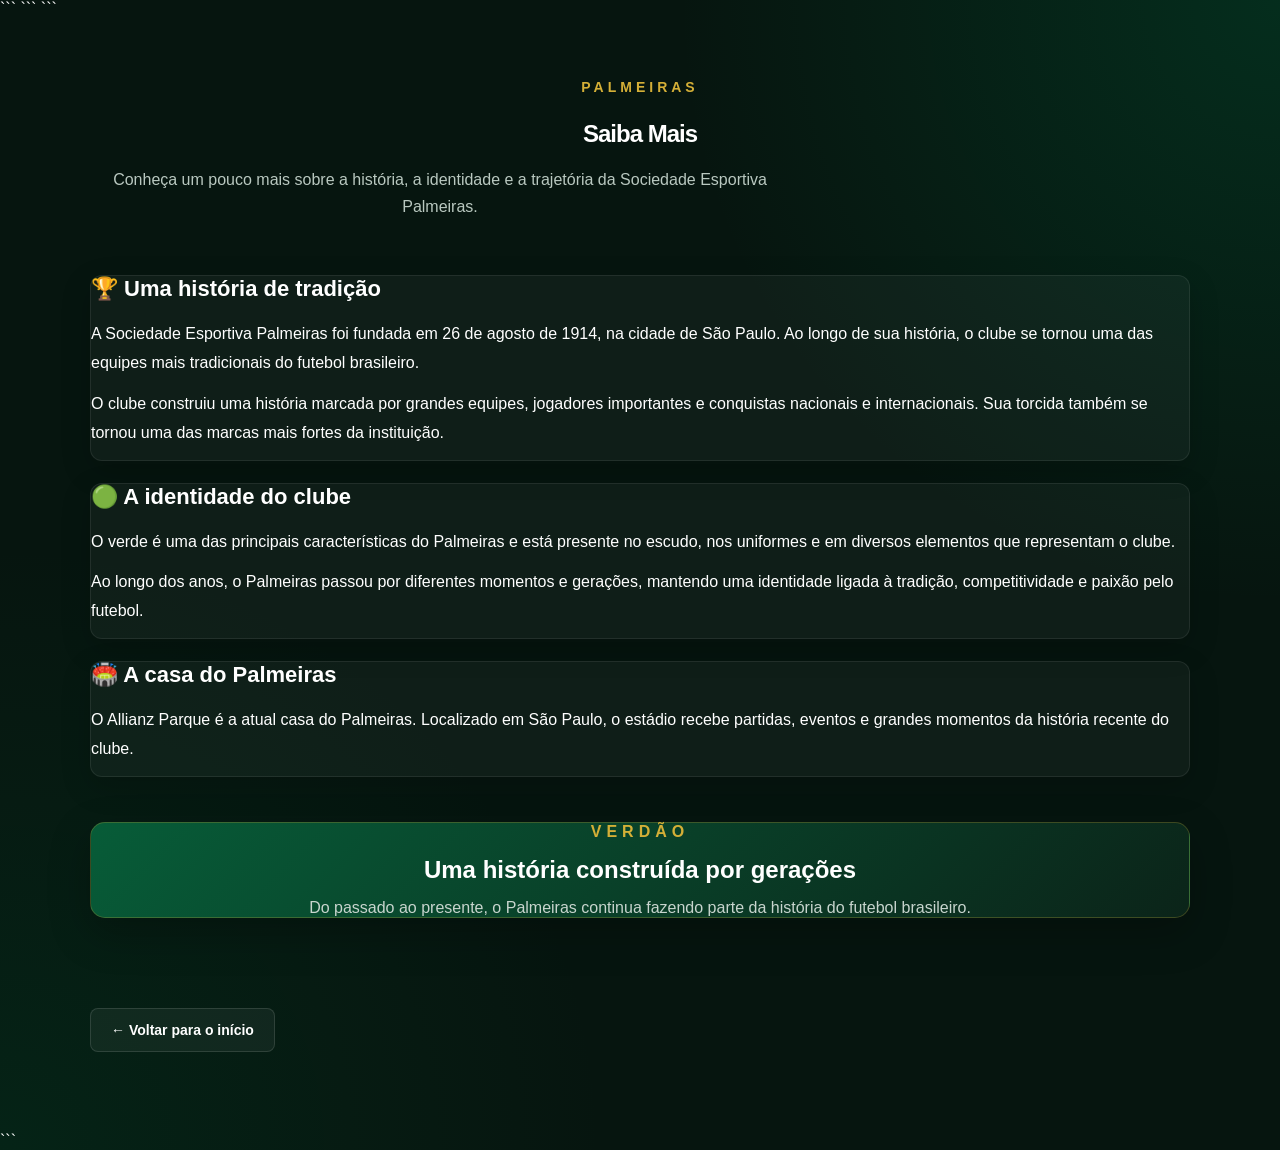
==== saibamais.html @ 2cf4f5bd "Add files via upload" ====
<!DOCTYPE html>

<html lang="pt-BR">

<head>
    <meta charset="UTF-8">
    <meta name="viewport" content="width=device-width, initial-scale=1.0">

```
<title>Saiba Mais | Palmeiras</title>

<link rel="stylesheet" href="style.css">
```

</head>

<body>

```
<main class="pagina">

    <section class="cabecalho-pagina">

        <span class="subtitulo">PALMEIRAS</span>

        <h1>Saiba Mais</h1>

        <p>
            Conheça um pouco mais sobre a história, a identidade e a
            trajetória da Sociedade Esportiva Palmeiras.
        </p>

    </section>


    <section class="conteudo-card">

        <h2>🏆 Uma história de tradição</h2>

        <p>
            A Sociedade Esportiva Palmeiras foi fundada em 26 de agosto
            de 1914, na cidade de São Paulo. Ao longo de sua história,
            o clube se tornou uma das equipes mais tradicionais do
            futebol brasileiro.
        </p>

        <p>
            O clube construiu uma história marcada por grandes equipes,
            jogadores importantes e conquistas nacionais e internacionais.
            Sua torcida também se tornou uma das marcas mais fortes da
            instituição.
        </p>

    </section>


    <section class="conteudo-card">

        <h2>🟢 A identidade do clube</h2>

        <p>
            O verde é uma das principais características do Palmeiras e
            está presente no escudo, nos uniformes e em diversos elementos
            que representam o clube.
        </p>

        <p>
            Ao longo dos anos, o Palmeiras passou por diferentes momentos
            e gerações, mantendo uma identidade ligada à tradição,
            competitividade e paixão pelo futebol.
        </p>

    </section>


    <section class="conteudo-card">

        <h2>🏟️ A casa do Palmeiras</h2>

        <p>
            O Allianz Parque é a atual casa do Palmeiras. Localizado em
            São Paulo, o estádio recebe partidas, eventos e grandes
            momentos da história recente do clube.
        </p>

    </section>


    <section class="destaque">

        <span>VERDÃO</span>

        <h2>
            Uma história construída por gerações
        </h2>

        <p>
            Do passado ao presente, o Palmeiras continua fazendo parte
            da história do futebol brasileiro.
        </p>

    </section>


    <a href="index.html" class="btn voltar">
        ← Voltar para o início
    </a>

</main>
```

</body>

</html>
---- style.css ----
/* ================================
   CONFIGURAÇÕES GERAIS
================================ */

* {
    margin: 0;
    padding: 0;
    box-sizing: border-box;
}

:root {
    --verde: #006437;
    --verde-escuro: #003b24;
    --verde-claro: #008f55;
    --dourado: #d4af37;
    --branco: #ffffff;
    --cinza: #d7ddd9;
    --fundo: #06150f;
}

body {
    min-height: 100vh;
    font-family: Arial, Helvetica, sans-serif;

    color: var(--branco);

    background:
        radial-gradient(
            circle at top right,
            rgba(0, 143, 85, 0.20),
            transparent 35%
        ),
        radial-gradient(
            circle at bottom left,
            rgba(0, 100, 55, 0.18),
            transparent 35%
        ),
        var(--fundo);
}


/* ================================
   PÁGINA PRINCIPAL
================================ */

.hero {
    min-height: 100vh;

    display: flex;
    align-items: center;
    justify-content: space-between;

    gap: 80px;

    padding: 70px 10%;

    overflow: hidden;
}


.hero-content {
    max-width: 650px;

    animation: aparecer 0.8s ease;
}


.subtitulo {
    display: inline-block;

    margin-bottom: 15px;

    color: var(--dourado);

    font-size: 14px;
    font-weight: bold;

    letter-spacing: 4px;
}


.hero h1 {
    margin-bottom: 25px;

    font-size: clamp(40px, 5vw, 70px);

    line-height: 1.05;

    color: white;
}


.hero p {
    max-width: 620px;

    margin-bottom: 35px;

    color: var(--cinza);

    font-size: 18px;
    line-height: 1.7;
}


/* ================================
   BOTÕES
================================ */

.botoes {
    display: flex;

    flex-wrap: wrap;

    gap: 14px;
}


.btn {
    position: relative;

    display: inline-flex;

    align-items: center;
    justify-content: center;

    min-width: 130px;

    padding: 13px 20px;

    border: 1px solid rgba(255, 255, 255, 0.12);

    border-radius: 8px;

    background: rgba(255, 255, 255, 0.05);

    color: white;

    text-decoration: none;

    font-size: 14px;
    font-weight: bold;

    transition:
        transform 0.25s ease,
        background 0.25s ease,
        border-color 0.25s ease,
        box-shadow 0.25s ease;
}


.btn:hover {
    transform: translateY(-4px);

    background: var(--verde);

    border-color: rgba(212, 175, 55, 0.6);

    box-shadow:
        0 8px 25px rgba(0, 100, 55, 0.35);
}


.btn:active {
    transform: translateY(-1px);
}


.btn.destaque {
    background: var(--verde);

    border-color: var(--verde-claro);
}


.btn.destaque:hover {
    background: var(--verde-claro);
}


/* ================================
   ESCUDO
================================ */

.escudo-container {
    position: relative;

    display: flex;

    align-items: center;
    justify-content: center;

    width: 400px;
    height: 400px;

    flex-shrink: 0;
}


.escudo-container::before {
    content: "";

    position: absolute;

    width: 330px;
    height: 330px;

    border-radius: 50%;

    background: rgba(0, 100, 55, 0.18);

    box-shadow:
        0 0 80px rgba(0, 143, 85, 0.25);

    animation: pulsar 4s ease-in-out infinite;
}


.escudo {
    position: relative;

    width: 330px;
    max-width: 100%;

    object-fit: contain;

    filter:
        drop-shadow(0 20px 25px rgba(0, 0, 0, 0.5));

    animation: flutuar 4s ease-in-out infinite;

    transition: transform 0.4s ease;
}


.escudo:hover {
    transform: scale(1.05) rotate(2deg);
}


/* ================================
   PÁGINA DE JOGADORES
================================ */

.pagina-jogadores {
    width: min(1100px, 90%);

    margin: auto;

    padding: 70px 0;
}


.topo-jogadores {
    margin-bottom: 50px;

    text-align: center;
}


.Titulo_jogadores {
    margin-bottom: 20px;

    font-size: clamp(35px, 5vw, 55px);
}


.topo-jogadores p {
    max-width: 750px;

    margin: auto;

    color: var(--cinza);

    line-height: 1.7;

    font-size: 16px;
}


/* ================================
   GRUPOS
================================ */

.grupo-jogadores {
    margin-bottom: 35px;

    padding: 25px;

    border: 1px solid rgba(255, 255, 255, 0.08);

    border-radius: 14px;

    background: rgba(255, 255, 255, 0.035);

    box-shadow:
        0 15px 40px rgba(0, 0, 0, 0.18);

    transition:
        transform 0.3s ease,
        border-color 0.3s ease;
}


.grupo-jogadores:hover {
    transform: translateY(-3px);

    border-color: rgba(0, 143, 85, 0.45);
}


.grupo-jogadores h2 {
    margin-bottom: 18px;

    padding-bottom: 13px;

    border-bottom: 1px solid rgba(255, 255, 255, 0.08);

    font-size: 22px;

    color: var(--dourado);
}


/* ================================
   LISTA DE JOGADORES
================================ */

.lista-jogadores {
    display: grid;

    grid-template-columns:
        repeat(auto-fit, minmax(250px, 1fr));

    gap: 10px;
}


.jogador {
    display: flex;

    align-items: center;

    gap: 14px;

    min-height: 52px;

    padding: 12px 15px;

    border-radius: 8px;

    background: rgba(0, 0, 0, 0.18);

    color: #eeeeee;

    font-size: 15px;

    transition:
        transform 0.2s ease,
        background 0.2s ease,
        padding-left 0.2s ease;
}


.jogador:hover {
    transform: translateX(5px);

    padding-left: 20px;

    background: rgba(0, 100, 55, 0.35);
}


.numero {
    display: flex;

    align-items: center;
    justify-content: center;

    width: 30px;
    height: 30px;

    flex-shrink: 0;

    border-radius: 6px;

    background: var(--verde);

    color: white;

    font-size: 12px;
    font-weight: bold;
}


/* ================================
   BOTÃO VOLTAR
================================ */

.voltar {
    margin-top: 15px;
}


/* ================================
   ANIMAÇÕES
================================ */

@keyframes aparecer {

    from {
        opacity: 0;
        transform: translateY(25px);
    }

    to {
        opacity: 1;
        transform: translateY(0);
    }

}


@keyframes flutuar {

    0%,
    100% {
        transform: translateY(0);
    }

    50% {
        transform: translateY(-12px);
    }

}


@keyframes pulsar {

    0%,
    100% {
        transform: scale(1);
        opacity: 0.6;
    }

    50% {
        transform: scale(1.08);
        opacity: 1;
    }

}


/* ================================
   RESPONSIVIDADE
================================ */

@media (max-width: 850px) {

    .hero {
        flex-direction: column;

        justify-content: center;

        text-align: center;

        padding: 60px 6%;

        gap: 40px;
    }


    .hero-content {
        display: flex;

        flex-direction: column;

        align-items: center;
    }


    .hero p {
        font-size: 16px;
    }


    .botoes {
        justify-content: center;
    }


    .escudo-container {
        width: 280px;
        height: 280px;
    }


    .escudo-container::before {
        width: 240px;
        height: 240px;
    }


    .escudo {
        width: 230px;
    }

}


@media (max-width: 550px) {

    .pagina-jogadores {
        width: 92%;

        padding: 45px 0;
    }


    .grupo-jogadores {
        padding: 18px;
    }


    .lista-jogadores {
        grid-template-columns: 1fr;
    }


    .botoes {
        width: 100%;
    }


    .btn {
        width: 100%;
    }

}

/* =========================================
PÁGINAS INTERNAS
========================================= */

.pagina {
width: min(1100px, 92%);
margin: auto;
padding: 60px 0 80px;
}

.cabecalho-pagina {
text-align: center;
margin-bottom: 55px;
}

.cabecalho-pagina h1 {
margin: 10px 0 18px;

```
font-size: clamp(38px, 6vw, 60px);

letter-spacing: -1px;
```

}

.cabecalho-pagina p {
max-width: 700px;

```
margin: auto;

color: #b9c8c0;

line-height: 1.7;

font-size: 16px;
```

}

/* =========================================
CARDS DE HISTÓRIA
========================================= */

.conteudo-card {
margin-bottom: 22px;

```
padding: 30px;

background: rgba(255,255,255,.04);

border: 1px solid rgba(255,255,255,.08);

border-radius: 12px;

box-shadow: 0 10px 30px rgba(0,0,0,.18);

transition: .3s ease;
```

}

.conteudo-card:hover {
transform: translateY(-4px);

```
border-color: rgba(0,143,85,.45);

background: rgba(255,255,255,.055);
```

}

.conteudo-card h2 {
margin-bottom: 18px;

```
color: #d4af37;

font-size: 22px;
```

}

.conteudo-card p {
margin-bottom: 12px;

```
color: #c9d3ce;

line-height: 1.8;
```

}

/* =========================================
DESTAQUE
========================================= */

.destaque {
margin: 45px 0;

```
padding: 55px 30px;

text-align: center;

border-radius: 15px;

background:
    linear-gradient(
        135deg,
        #075c38,
        #0b2419
    );

border: 1px solid rgba(212,175,55,.25);

box-shadow: 0 15px 40px rgba(0,0,0,.25);
```

}

.destaque span {
color: #d4af37;

```
font-size: 13px;

font-weight: bold;

letter-spacing: 5px;
```

}

.destaque h2 {
margin: 15px 0;

```
font-size: 30px;
```

}

.destaque p {
color: #c8d5ce;
}

/* =========================================
NOTÍCIAS
========================================= */

.noticias-grid {
display: grid;

```
grid-template-columns:
    repeat(auto-fit, minmax(280px, 1fr));

gap: 22px;
```

}

.noticia-card {
overflow: hidden;

```
border-radius: 12px;

background: #0b2419;

border: 1px solid rgba(255,255,255,.07);

box-shadow: 0 10px 30px rgba(0,0,0,.22);

transition: .3s ease;
```

}

.noticia-card:hover {
transform: translateY(-7px);

```
border-color: rgba(212,175,55,.4);

box-shadow: 0 18px 35px rgba(0,0,0,.3);
```

}

.noticia-imagem {
height: 150px;

```
display: flex;

align-items: center;
justify-content: center;

font-size: 60px;

background:
    linear-gradient(
        135deg,
        #087844,
        #062218
    );

border-bottom: 1px solid rgba(255,255,255,.08);
```

}

.noticia-conteudo {
padding: 23px;
}

.categoria {
color: #d4af37;

```
font-size: 11px;

font-weight: bold;

letter-spacing: 2px;
```

}

.noticia-conteudo h2 {
margin: 12px 0;

```
font-size: 20px;

line-height: 1.3;
```

}

.noticia-conteudo p {
margin-bottom: 20px;

```
color: #aebdb5;

font-size: 14px;

line-height: 1.7;
```

}

.ler-noticia {
color: #73c99f;

```
text-decoration: none;

font-size: 14px;

font-weight: bold;

transition: .2s;
```

}

.ler-noticia:hover {
color: #d4af37;
}

/* =========================================
FONTE DE NOTÍCIAS
========================================= */

.fonte-noticias {
margin-top: 45px;

```
padding: 30px;

text-align: center;

border-radius: 12px;

background: rgba(255,255,255,.035);

border: 1px solid rgba(255,255,255,.07);
```

}

.fonte-noticias p {
margin-bottom: 15px;

```
color: #b9c8c0;
```

}

/* =========================================
TROFÉUS
========================================= */

.trofeus {
display: grid;

```
grid-template-columns:
    repeat(auto-fit, minmax(280px, 1fr));

gap: 20px;
```

}

.trofeu {
position: relative;

```
padding: 30px;

min-height: 240px;

border-radius: 13px;

background:
    linear-gradient(
        145deg,
        rgba(11,54,36,.95),
        rgba(6,25,17,.95)
    );

border: 1px solid rgba(255,255,255,.07);

box-shadow: 0 12px 30px rgba(0,0,0,.2);

transition: .3s ease;
```

}

.trofeu:hover {
transform: translateY(-6px);

```
border-color: rgba(212,175,55,.45);

box-shadow:
    0 18px 40px rgba(0,0,0,.3);
```

}

.trofeu-icon {
display: block;

```
margin-bottom: 18px;

font-size: 42px;
```

}

.trofeu h2 {
margin-bottom: 10px;

```
font-size: 21px;
```

}

.quantidade {
margin-bottom: 12px;

```
color: #d4af37;

font-size: 20px;

font-weight: bold;
```

}

.trofeu p:last-child {
color: #aebdb5;

```
line-height: 1.6;

font-size: 14px;
```

}

/* =========================================
LINHA DO TEMPO
========================================= */

.linha-do-tempo {
margin-top: 55px;

```
padding: 30px;

border-radius: 13px;

background: rgba(255,255,255,.035);

border: 1px solid rgba(255,255,255,.07);
```

}

.linha-do-tempo h2 {
margin-bottom: 25px;

```
color: #d4af37;
```

}

.ano {
display: flex;

```
align-items: center;

gap: 20px;

padding: 17px 0;

border-bottom: 1px solid rgba(255,255,255,.07);
```

}

.ano:last-child {
border-bottom: none;
}

.ano strong {
min-width: 70px;

```
color: #73c99f;

font-size: 20px;
```

}

.ano span {
color: #c5d0ca;
}

/* =========================================
BOTÃO VOLTAR
========================================= */

.pagina .voltar {
margin-top: 45px;
}

/* =========================================
CELULAR
========================================= */

@media (max-width: 600px) {

```
.pagina {
    width: 94%;
    padding-top: 40px;
}

.conteudo-card {
    padding: 22px;
}

.destaque {
    padding: 40px 20px;
}

.destaque h2 {
    font-size: 25px;
}

.trofeu {
    min-height: auto;
}

.ano {
    gap: 10px;
}

.ano strong {
    min-width: 55px;
    font-size: 17px;
}
```

}
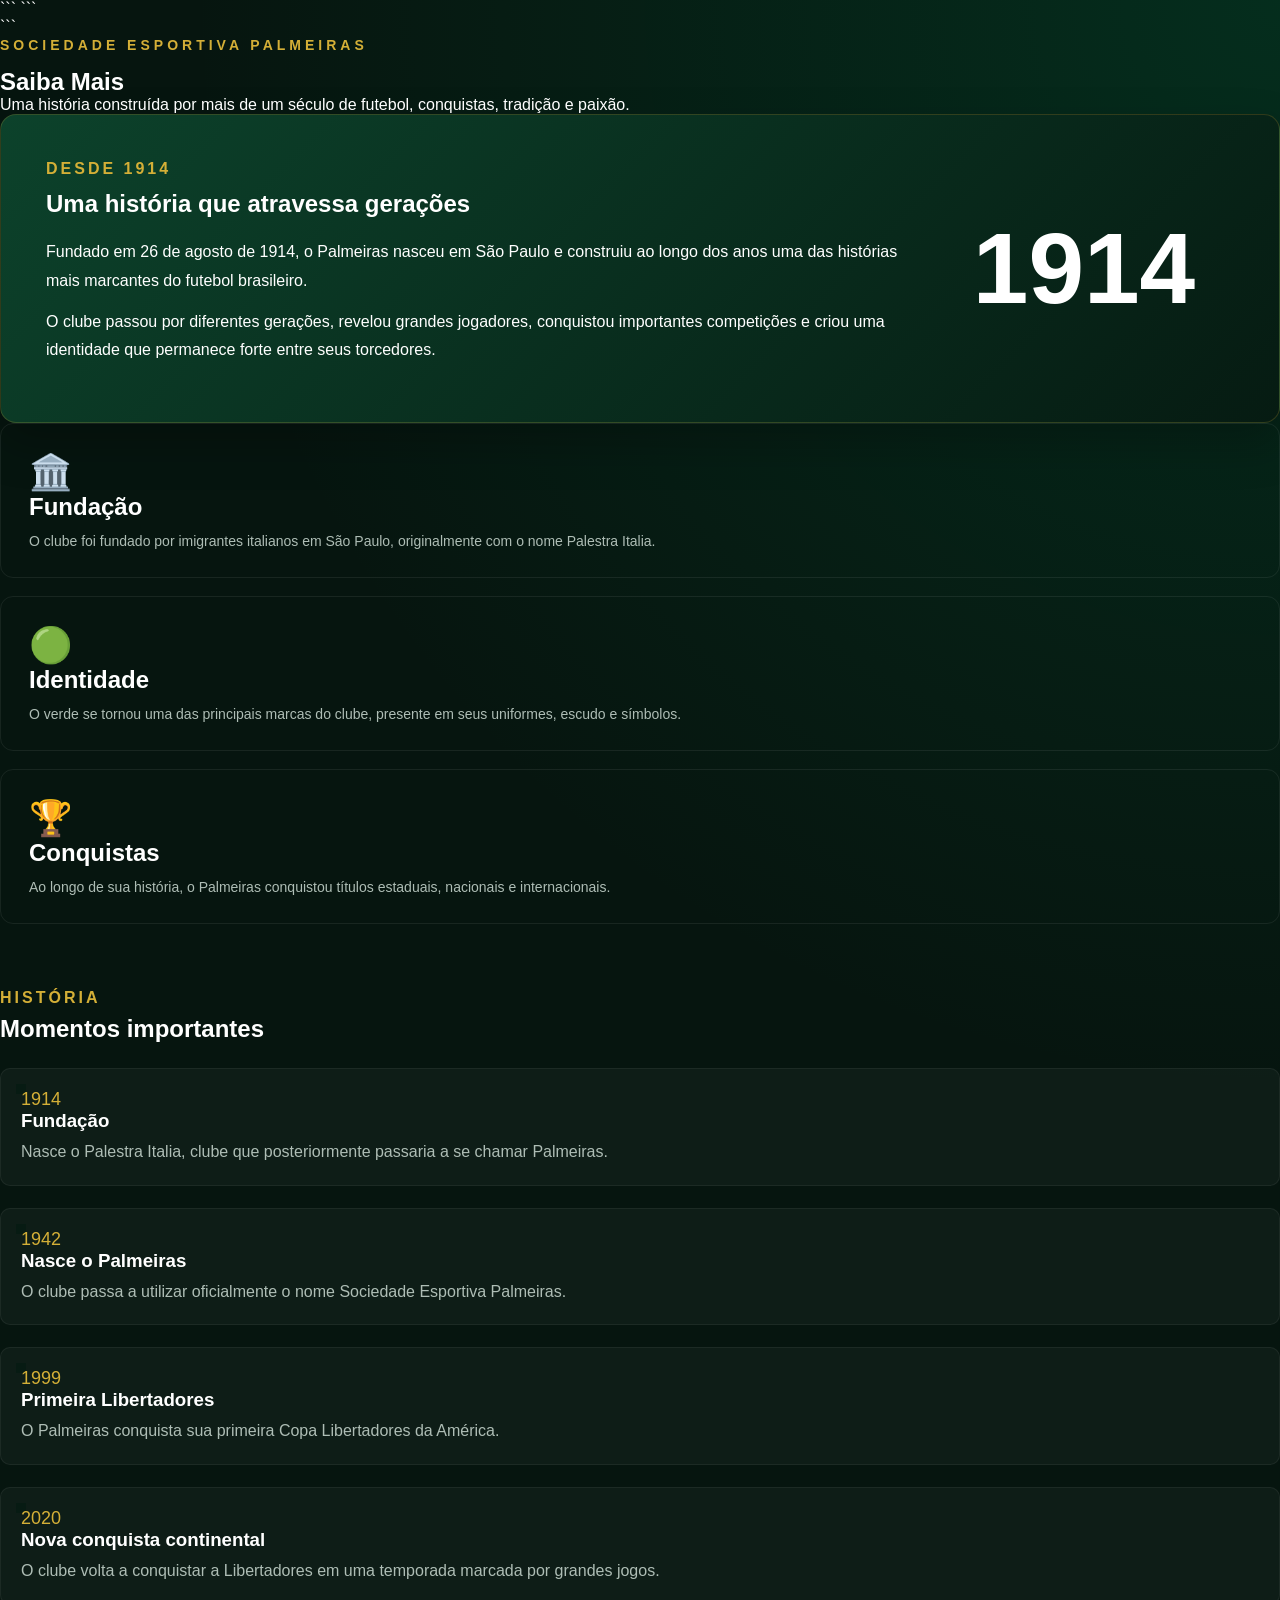
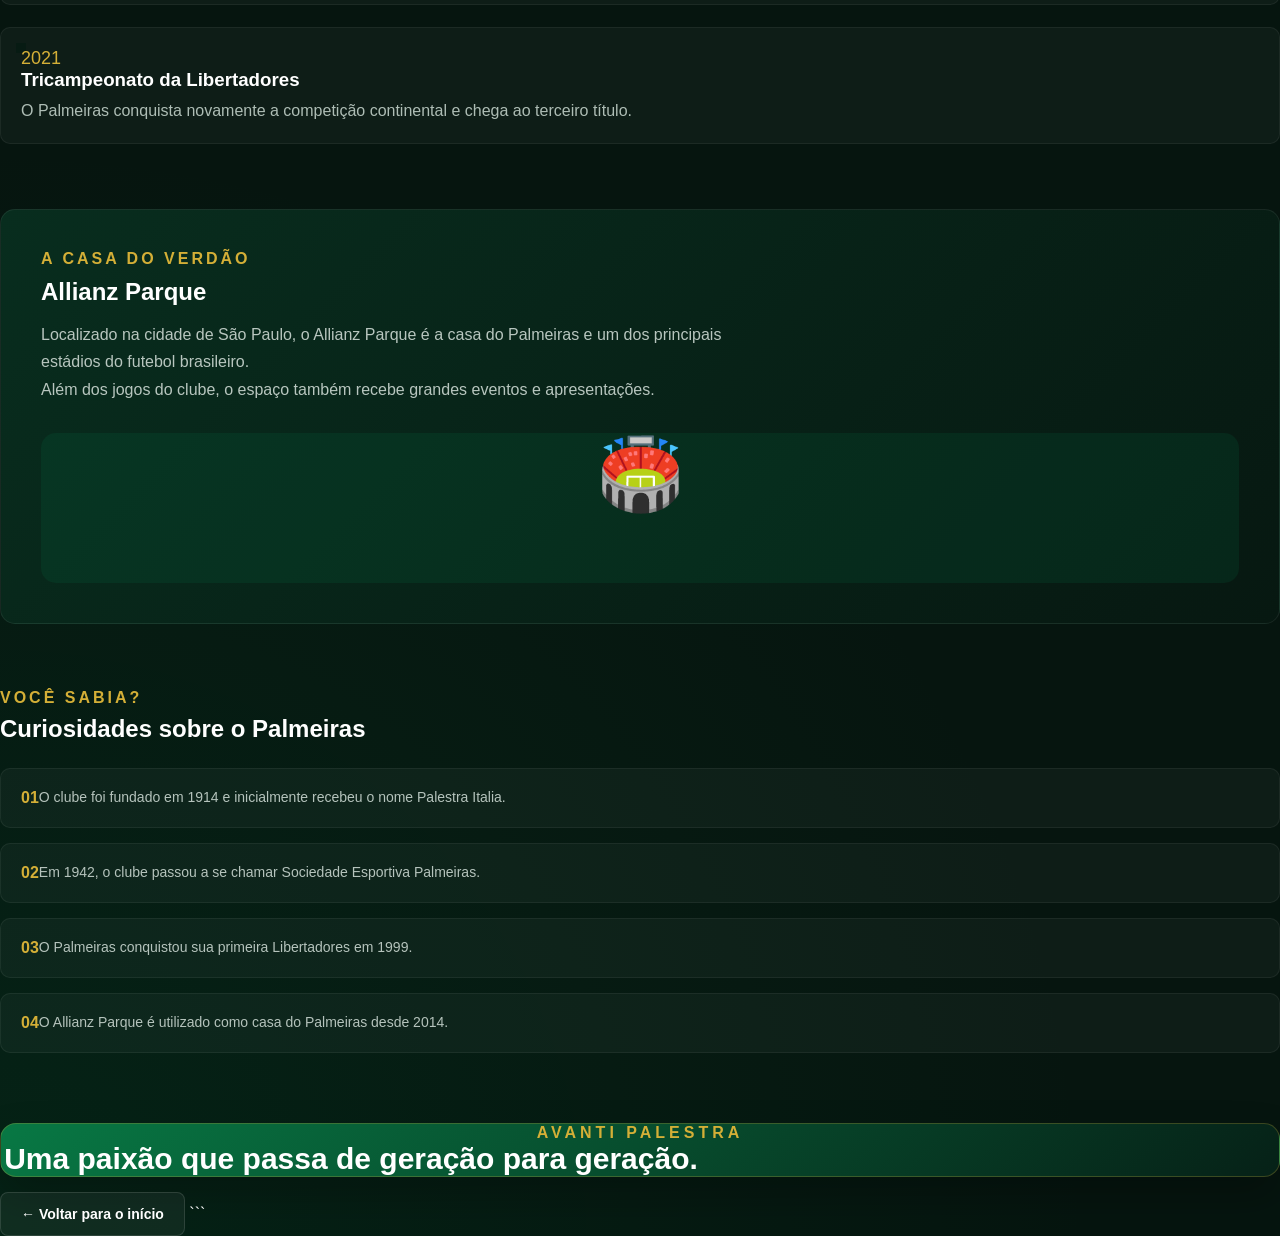
==== commit 241d0c7c: "Add files via upload" ====
--- a/saibamais.html
+++ b/saibamais.html
@@ -16,99 +16,282 @@
 
 <body>
 
-```
 <main class="pagina">
 
-    <section class="cabecalho-pagina">
-
-        <span class="subtitulo">PALMEIRAS</span>
-
-        <h1>Saiba Mais</h1>
-
-        <p>
-            Conheça um pouco mais sobre a história, a identidade e a
-            trajetória da Sociedade Esportiva Palmeiras.
-        </p>
-
-    </section>
-
-
-    <section class="conteudo-card">
-
-        <h2>🏆 Uma história de tradição</h2>
-
-        <p>
-            A Sociedade Esportiva Palmeiras foi fundada em 26 de agosto
-            de 1914, na cidade de São Paulo. Ao longo de sua história,
-            o clube se tornou uma das equipes mais tradicionais do
-            futebol brasileiro.
-        </p>
-
-        <p>
-            O clube construiu uma história marcada por grandes equipes,
-            jogadores importantes e conquistas nacionais e internacionais.
-            Sua torcida também se tornou uma das marcas mais fortes da
-            instituição.
-        </p>
-
-    </section>
-
-
-    <section class="conteudo-card">
-
-        <h2>🟢 A identidade do clube</h2>
-
-        <p>
-            O verde é uma das principais características do Palmeiras e
-            está presente no escudo, nos uniformes e em diversos elementos
-            que representam o clube.
-        </p>
-
-        <p>
-            Ao longo dos anos, o Palmeiras passou por diferentes momentos
-            e gerações, mantendo uma identidade ligada à tradição,
-            competitividade e paixão pelo futebol.
-        </p>
-
-    </section>
-
-
-    <section class="conteudo-card">
-
-        <h2>🏟️ A casa do Palmeiras</h2>
-
-        <p>
-            O Allianz Parque é a atual casa do Palmeiras. Localizado em
-            São Paulo, o estádio recebe partidas, eventos e grandes
-            momentos da história recente do clube.
-        </p>
-
-    </section>
-
-
-    <section class="destaque">
-
-        <span>VERDÃO</span>
-
-        <h2>
-            Uma história construída por gerações
-        </h2>
-
-        <p>
-            Do passado ao presente, o Palmeiras continua fazendo parte
-            da história do futebol brasileiro.
-        </p>
-
-    </section>
-
-
-    <a href="index.html" class="btn voltar">
-        ← Voltar para o início
-    </a>
+```
+<section class="cabecalho-pagina">
+    <span class="subtitulo">SOCIEDADE ESPORTIVA PALMEIRAS</span>
+
+    <h1>Saiba Mais</h1>
+
+    <p>
+        Uma história construída por mais de um século de futebol,
+        conquistas, tradição e paixão.
+    </p>
+</section>
+
+
+<!-- INTRODUÇÃO -->
+
+<section class="historia-destaque">
+
+    <div class="historia-texto">
+
+        <span class="mini-titulo">DESDE 1914</span>
+
+        <h2>Uma história que atravessa gerações</h2>
+
+        <p>
+            Fundado em 26 de agosto de 1914, o Palmeiras nasceu em São
+            Paulo e construiu ao longo dos anos uma das histórias mais
+            marcantes do futebol brasileiro.
+        </p>
+
+        <p>
+            O clube passou por diferentes gerações, revelou grandes
+            jogadores, conquistou importantes competições e criou uma
+            identidade que permanece forte entre seus torcedores.
+        </p>
+
+    </div>
+
+    <div class="ano-gigante">
+        1914
+    </div>
+
+</section>
+
+
+<!-- FUNDAÇÃO -->
+
+<section class="info-dupla">
+
+    <article class="info-card">
+
+        <span class="icone-grande">🏛️</span>
+
+        <h2>Fundação</h2>
+
+        <p>
+            O clube foi fundado por imigrantes italianos em São Paulo,
+            originalmente com o nome Palestra Italia.
+        </p>
+
+    </article>
+
+
+    <article class="info-card">
+
+        <span class="icone-grande">🟢</span>
+
+        <h2>Identidade</h2>
+
+        <p>
+            O verde se tornou uma das principais marcas do clube,
+            presente em seus uniformes, escudo e símbolos.
+        </p>
+
+    </article>
+
+
+    <article class="info-card">
+
+        <span class="icone-grande">🏆</span>
+
+        <h2>Conquistas</h2>
+
+        <p>
+            Ao longo de sua história, o Palmeiras conquistou títulos
+            estaduais, nacionais e internacionais.
+        </p>
+
+    </article>
+
+</section>
+
+
+<!-- MOMENTOS -->
+
+<section class="secao-interna">
+
+    <div class="titulo-secao">
+        <span>HISTÓRIA</span>
+        <h2>Momentos importantes</h2>
+    </div>
+
+
+    <div class="linha-historia">
+
+        <div class="evento">
+            <div class="evento-ano">1914</div>
+
+            <div class="evento-conteudo">
+                <h3>Fundação</h3>
+
+                <p>
+                    Nasce o Palestra Italia, clube que posteriormente
+                    passaria a se chamar Palmeiras.
+                </p>
+            </div>
+        </div>
+
+
+        <div class="evento">
+            <div class="evento-ano">1942</div>
+
+            <div class="evento-conteudo">
+                <h3>Nasce o Palmeiras</h3>
+
+                <p>
+                    O clube passa a utilizar oficialmente o nome
+                    Sociedade Esportiva Palmeiras.
+                </p>
+            </div>
+        </div>
+
+
+        <div class="evento">
+            <div class="evento-ano">1999</div>
+
+            <div class="evento-conteudo">
+                <h3>Primeira Libertadores</h3>
+
+                <p>
+                    O Palmeiras conquista sua primeira Copa Libertadores
+                    da América.
+                </p>
+            </div>
+        </div>
+
+
+        <div class="evento">
+            <div class="evento-ano">2020</div>
+
+            <div class="evento-conteudo">
+                <h3>Nova conquista continental</h3>
+
+                <p>
+                    O clube volta a conquistar a Libertadores em uma
+                    temporada marcada por grandes jogos.
+                </p>
+            </div>
+        </div>
+
+
+        <div class="evento">
+            <div class="evento-ano">2021</div>
+
+            <div class="evento-conteudo">
+                <h3>Tricampeonato da Libertadores</h3>
+
+                <p>
+                    O Palmeiras conquista novamente a competição
+                    continental e chega ao terceiro título.
+                </p>
+            </div>
+        </div>
+
+    </div>
+
+</section>
+
+
+<!-- CASA -->
+
+<section class="casa-palmeiras">
+
+    <div>
+
+        <span class="mini-titulo">A CASA DO VERDÃO</span>
+
+        <h2>Allianz Parque</h2>
+
+        <p>
+            Localizado na cidade de São Paulo, o Allianz Parque é a casa
+            do Palmeiras e um dos principais estádios do futebol brasileiro.
+        </p>
+
+        <p>
+            Além dos jogos do clube, o espaço também recebe grandes
+            eventos e apresentações.
+        </p>
+
+    </div>
+
+    <div class="estadio-icon">
+        🏟️
+    </div>
+
+</section>
+
+
+<!-- CURIOSIDADES -->
+
+<section class="secao-interna">
+
+    <div class="titulo-secao">
+        <span>VOCÊ SABIA?</span>
+        <h2>Curiosidades sobre o Palmeiras</h2>
+    </div>
+
+
+    <div class="curiosidades">
+
+        <div class="curiosidade">
+            <strong>01</strong>
+            <p>
+                O clube foi fundado em 1914 e inicialmente recebeu o nome
+                Palestra Italia.
+            </p>
+        </div>
+
+        <div class="curiosidade">
+            <strong>02</strong>
+            <p>
+                Em 1942, o clube passou a se chamar Sociedade Esportiva
+                Palmeiras.
+            </p>
+        </div>
+
+        <div class="curiosidade">
+            <strong>03</strong>
+            <p>
+                O Palmeiras conquistou sua primeira Libertadores em 1999.
+            </p>
+        </div>
+
+        <div class="curiosidade">
+            <strong>04</strong>
+            <p>
+                O Allianz Parque é utilizado como casa do Palmeiras
+                desde 2014.
+            </p>
+        </div>
+
+    </div>
+
+</section>
+
+
+<!-- FRASE -->
+
+<section class="frase-palmeiras">
+
+    <span>AVANTI PALESTRA</span>
+
+    <h2>
+        Uma paixão que passa de geração para geração.
+    </h2>
+
+</section>
+
+
+<a href="index.html" class="btn voltar">
+    ← Voltar para o início
+</a>
+```
 
 </main>
-```
 
 </body>
-
 </html>
--- a/style.css
+++ b/style.css
@@ -538,228 +538,441 @@
 }
 
 /* =========================================
-PÁGINAS INTERNAS
+SAIBA MAIS
 ========================================= */
 
-.pagina {
-width: min(1100px, 92%);
-margin: auto;
-padding: 60px 0 80px;
-}
-
-.cabecalho-pagina {
+.historia-destaque {
+display: grid;
+grid-template-columns: 1fr 300px;
+align-items: center;
+gap: 30px;
+
+```
+margin-bottom: 30px;
+padding: 45px;
+
+border-radius: 16px;
+
+background:
+    linear-gradient(135deg, #0c422b, #061b12);
+
+border: 1px solid rgba(212,175,55,.2);
+
+box-shadow: 0 20px 45px rgba(0,0,0,.25);
+```
+
+}
+
+.mini-titulo {
+color: #d4af37;
+
+```
+font-size: 11px;
+font-weight: bold;
+
+letter-spacing: 3px;
+```
+
+}
+
+.historia-texto h2 {
+margin: 12px 0 20px;
+
+```
+font-size: 34px;
+```
+
+}
+
+.historia-texto p {
+margin-bottom: 12px;
+
+```
+color: #c4d1ca;
+
+line-height: 1.8;
+```
+
+}
+
+.ano-gigante {
 text-align: center;
-margin-bottom: 55px;
-}
-
-.cabecalho-pagina h1 {
-margin: 10px 0 18px;
-
-```
-font-size: clamp(38px, 6vw, 60px);
-
-letter-spacing: -1px;
-```
-
-}
-
-.cabecalho-pagina p {
-max-width: 700px;
-
-```
-margin: auto;
-
-color: #b9c8c0;
-
+
+```
+color: rgba(255,255,255,.08);
+
+font-size: 100px;
+
+font-weight: 900;
+
+user-select: none;
+```
+
+}
+
+/* =========================================
+CARDS DE INFORMAÇÃO
+========================================= */
+
+.info-dupla {
+display: grid;
+
+```
+grid-template-columns:
+    repeat(3, 1fr);
+
+gap: 18px;
+
+margin-bottom: 65px;
+```
+
+}
+
+.info-card {
+padding: 28px;
+
+```
+background: rgba(255,255,255,.035);
+
+border: 1px solid rgba(255,255,255,.07);
+
+border-radius: 13px;
+
+transition: .3s ease;
+```
+
+}
+
+.info-card:hover {
+transform: translateY(-6px);
+
+```
+border-color: rgba(212,175,55,.35);
+
+background: rgba(255,255,255,.055);
+```
+
+}
+
+.icone-grande {
+display: block;
+
+```
+margin-bottom: 18px;
+
+font-size: 35px;
+```
+
+}
+
+.info-card h2 {
+margin-bottom: 12px;
+}
+
+.info-card p {
+color: #aebdb5;
+
+```
 line-height: 1.7;
 
-font-size: 16px;
+font-size: 14px;
 ```
 
 }
 
 /* =========================================
-CARDS DE HISTÓRIA
+TÍTULOS DE SEÇÃO
 ========================================= */
 
-.conteudo-card {
+.secao-interna,
+.secao-titulos {
+margin-top: 65px;
+}
+
+.titulo-secao {
+margin-bottom: 25px;
+}
+
+.titulo-secao span {
+color: #d4af37;
+
+```
+font-size: 11px;
+
+font-weight: bold;
+
+letter-spacing: 3px;
+```
+
+}
+
+.titulo-secao h2 {
+margin-top: 8px;
+
+```
+font-size: 30px;
+```
+
+}
+
+/* =========================================
+LINHA DA HISTÓRIA
+========================================= */
+
+.linha-historia {
+position: relative;
+
+```
+padding-left: 30px;
+```
+
+}
+
+.linha-historia::before {
+content: "";
+
+```
+position: absolute;
+
+left: 7px;
+top: 10px;
+bottom: 10px;
+
+width: 2px;
+
+background: linear-gradient(
+    #d4af37,
+    #087844,
+    transparent
+);
+```
+
+}
+
+.evento {
+position: relative;
+
+```
+display: grid;
+
+grid-template-columns: 100px 1fr;
+
+gap: 20px;
+
 margin-bottom: 22px;
 
-```
-padding: 30px;
-
-background: rgba(255,255,255,.04);
-
-border: 1px solid rgba(255,255,255,.08);
-
-border-radius: 12px;
-
-box-shadow: 0 10px 30px rgba(0,0,0,.18);
-
-transition: .3s ease;
-```
-
-}
-
-.conteudo-card:hover {
-transform: translateY(-4px);
-
-```
-border-color: rgba(0,143,85,.45);
-
-background: rgba(255,255,255,.055);
-```
-
-}
-
-.conteudo-card h2 {
-margin-bottom: 18px;
-
-```
+padding: 20px;
+
+border-radius: 10px;
+
+background: rgba(255,255,255,.035);
+
+border: 1px solid rgba(255,255,255,.06);
+```
+
+}
+
+.evento::before {
+content: "";
+
+```
+position: absolute;
+
+left: -28px;
+top: 25px;
+
+width: 10px;
+height: 10px;
+
+border-radius: 50%;
+
+background: #d4af37;
+
+box-shadow: 0 0 0 5px #071b13;
+```
+
+}
+
+.evento-ano {
 color: #d4af37;
 
-font-size: 22px;
-```
-
-}
-
-.conteudo-card p {
-margin-bottom: 12px;
-
-```
-color: #c9d3ce;
-
-line-height: 1.8;
+```
+font-weight: bold;
+
+font-size: 18px;
+```
+
+}
+
+.evento-conteudo h3 {
+margin-bottom: 7px;
+}
+
+.evento-conteudo p {
+color: #aebdb5;
+
+```
+font-size: 14px;
+
+line-height: 1.6;
 ```
 
 }
 
 /* =========================================
-DESTAQUE
+ALLIANZ PARQUE
 ========================================= */
 
-.destaque {
-margin: 45px 0;
-
-```
-padding: 55px 30px;
-
-text-align: center;
+.casa-palmeiras {
+display: grid;
+
+```
+grid-template-columns: 1fr 180px;
+
+align-items: center;
+
+gap: 30px;
+
+margin-top: 65px;
+
+padding: 40px;
 
 border-radius: 15px;
 
 background:
     linear-gradient(
         135deg,
-        #075c38,
-        #0b2419
+        #082d1e,
+        #071811
     );
 
-border: 1px solid rgba(212,175,55,.25);
-
-box-shadow: 0 15px 40px rgba(0,0,0,.25);
-```
-
-}
-
-.destaque span {
-color: #d4af37;
-
-```
-font-size: 13px;
-
-font-weight: bold;
-
-letter-spacing: 5px;
-```
-
-}
-
-.destaque h2 {
-margin: 15px 0;
-
-```
-font-size: 30px;
-```
-
-}
-
-.destaque p {
-color: #c8d5ce;
-}
-
-/* =========================================
-NOTÍCIAS
-========================================= */
-
-.noticias-grid {
-display: grid;
-
-```
-grid-template-columns:
-    repeat(auto-fit, minmax(280px, 1fr));
-
-gap: 22px;
-```
-
-}
-
-.noticia-card {
-overflow: hidden;
-
-```
-border-radius: 12px;
-
-background: #0b2419;
-
 border: 1px solid rgba(255,255,255,.07);
-
-box-shadow: 0 10px 30px rgba(0,0,0,.22);
-
-transition: .3s ease;
-```
-
-}
-
-.noticia-card:hover {
-transform: translateY(-7px);
-
-```
-border-color: rgba(212,175,55,.4);
-
-box-shadow: 0 18px 35px rgba(0,0,0,.3);
-```
-
-}
-
-.noticia-imagem {
-height: 150px;
-
-```
+```
+
+}
+
+.casa-palmeiras h2 {
+margin: 10px 0 15px;
+
+```
+font-size: 32px;
+```
+
+}
+
+.casa-palmeiras p {
+max-width: 700px;
+
+```
+margin-bottom: 10px;
+
+color: #b8c6bf;
+
+line-height: 1.7;
+```
+
+}
+
+.estadio-icon {
 display: flex;
 
+```
 align-items: center;
 justify-content: center;
 
-font-size: 60px;
+height: 150px;
+
+border-radius: 15px;
+
+background: rgba(0,143,85,.12);
+
+font-size: 70px;
+```
+
+}
+
+/* =========================================
+CURIOSIDADES
+========================================= */
+
+.curiosidades {
+display: grid;
+
+```
+grid-template-columns:
+    repeat(2, 1fr);
+
+gap: 15px;
+```
+
+}
+
+.curiosidade {
+display: flex;
+
+```
+gap: 18px;
+
+padding: 20px;
+
+border-radius: 10px;
+
+background: rgba(255,255,255,.035);
+
+border: 1px solid rgba(255,255,255,.06);
+```
+
+}
+
+.curiosidade strong {
+color: #d4af37;
+
+```
+font-size: 20px;
+```
+
+}
+
+.curiosidade p {
+color: #b5c3bc;
+
+```
+line-height: 1.6;
+
+font-size: 14px;
+```
+
+}
+
+/* =========================================
+FRASE
+========================================= */
+
+.frase-palmeiras {
+margin-top: 70px;
+
+```
+padding: 55px 25px;
+
+text-align: center;
+
+border-radius: 16px;
 
 background:
     linear-gradient(
         135deg,
         #087844,
-        #062218
+        #062117
     );
 
-border-bottom: 1px solid rgba(255,255,255,.08);
-```
-
-}
-
-.noticia-conteudo {
-padding: 23px;
-}
-
-.categoria {
+border: 1px solid rgba(212,175,55,.25);
+
+box-shadow: 0 20px 40px rgba(0,0,0,.25);
+```
+
+}
+
+.frase-palmeiras span {
 color: #d4af37;
 
 ```
@@ -767,288 +980,425 @@
 
 font-weight: bold;
 
-letter-spacing: 2px;
-```
-
-}
-
-.noticia-conteudo h2 {
+letter-spacing: 4px;
+```
+
+}
+
+.frase-palmeiras h2 {
+max-width: 700px;
+
+```
+margin: 15px auto 0;
+
+font-size: 30px;
+```
+
+}
+
+/* =========================================
+DESTAQUE LIBERTADORES
+========================================= */
+
+.trofeu-destaque {
+display: grid;
+
+```
+grid-template-columns: 1fr 200px;
+
+align-items: center;
+
+gap: 30px;
+
+padding: 45px;
+
+border-radius: 16px;
+
+background:
+    radial-gradient(
+        circle at 90% 50%,
+        rgba(212,175,55,.12),
+        transparent 35%
+    ),
+    linear-gradient(
+        135deg,
+        #0c432c,
+        #061b12
+    );
+
+border: 1px solid rgba(212,175,55,.25);
+
+box-shadow: 0 20px 45px rgba(0,0,0,.25);
+```
+
+}
+
+.trofeu-destaque h2 {
 margin: 12px 0;
 
 ```
-font-size: 20px;
-
-line-height: 1.3;
-```
-
-}
-
-.noticia-conteudo p {
-margin-bottom: 20px;
-
-```
-color: #aebdb5;
-
-font-size: 14px;
+font-size: 32px;
+```
+
+}
+
+.trofeu-destaque p {
+max-width: 600px;
+
+```
+color: #b9c8c0;
 
 line-height: 1.7;
 ```
 
 }
 
-.ler-noticia {
-color: #73c99f;
-
-```
-text-decoration: none;
-
-font-size: 14px;
+.trofeu-grande {
+display: flex;
+
+```
+align-items: center;
+justify-content: center;
+
+height: 170px;
+
+border-radius: 50%;
+
+background: rgba(212,175,55,.08);
+
+font-size: 80px;
+
+box-shadow:
+    0 0 50px rgba(212,175,55,.08);
+```
+
+}
+
+.libertadores-anos {
+display: flex;
+
+```
+gap: 10px;
+
+margin-top: 20px;
+```
+
+}
+
+.libertadores-anos span {
+padding: 8px 14px;
+
+```
+border-radius: 6px;
+
+background: rgba(212,175,55,.12);
+
+color: #d4af37;
 
 font-weight: bold;
-
-transition: .2s;
-```
-
-}
-
-.ler-noticia:hover {
-color: #d4af37;
+```
+
 }
 
 /* =========================================
-FONTE DE NOTÍCIAS
+CARDS DE TÍTULOS
 ========================================= */
 
-.fonte-noticias {
-margin-top: 45px;
-
-```
+.cards-titulos {
+display: grid;
+
+```
+grid-template-columns:
+    repeat(3, 1fr);
+
+gap: 18px;
+```
+
+}
+
+.card-titulo {
 padding: 30px;
 
-text-align: center;
-
-border-radius: 12px;
-
-background: rgba(255,255,255,.035);
-
-border: 1px solid rgba(255,255,255,.07);
-```
-
-}
-
-.fonte-noticias p {
-margin-bottom: 15px;
-
-```
-color: #b9c8c0;
-```
-
-}
-
-/* =========================================
-TROFÉUS
-========================================= */
-
-.trofeus {
-display: grid;
-
-```
-grid-template-columns:
-    repeat(auto-fit, minmax(280px, 1fr));
-
-gap: 20px;
-```
-
-}
-
-.trofeu {
-position: relative;
-
-```
-padding: 30px;
-
-min-height: 240px;
-
+```
 border-radius: 13px;
 
 background:
     linear-gradient(
         145deg,
-        rgba(11,54,36,.95),
-        rgba(6,25,17,.95)
+        #0b2f20,
+        #071a12
     );
 
 border: 1px solid rgba(255,255,255,.07);
 
-box-shadow: 0 12px 30px rgba(0,0,0,.2);
-
 transition: .3s ease;
 ```
 
 }
 
-.trofeu:hover {
-transform: translateY(-6px);
-
-```
-border-color: rgba(212,175,55,.45);
-
-box-shadow:
-    0 18px 40px rgba(0,0,0,.3);
-```
-
-}
-
-.trofeu-icon {
+.card-titulo:hover {
+transform: translateY(-7px);
+
+```
+border-color: rgba(212,175,55,.4);
+
+box-shadow: 0 18px 35px rgba(0,0,0,.3);
+```
+
+}
+
+.card-titulo > span {
 display: block;
 
 ```
 margin-bottom: 18px;
 
-font-size: 42px;
-```
-
-}
-
-.trofeu h2 {
-margin-bottom: 10px;
-
-```
-font-size: 21px;
-```
-
-}
-
-.quantidade {
+font-size: 35px;
+```
+
+}
+
+.card-titulo h3 {
 margin-bottom: 12px;
 
 ```
+font-size: 20px;
+```
+
+}
+
+.card-titulo strong {
+display: block;
+
+```
+margin-bottom: 12px;
+
 color: #d4af37;
 
+font-size: 45px;
+```
+
+}
+
+.card-titulo p {
+color: #aebdb5;
+
+```
+font-size: 14px;
+
+line-height: 1.6;
+```
+
+}
+
+.card-titulo.internacional {
+background:
+linear-gradient(
+145deg,
+#083b28,
+#071a12
+);
+}
+
+/* =========================================
+PAULISTÃO
+========================================= */
+
+.paulistao {
+display: grid;
+
+```
+grid-template-columns: 130px 1fr;
+
+align-items: center;
+
+gap: 25px;
+
+margin-top: 55px;
+
+padding: 35px;
+
+border-radius: 14px;
+
+background: rgba(255,255,255,.035);
+
+border: 1px solid rgba(255,255,255,.07);
+```
+
+}
+
+.paulistao-numero {
+display: flex;
+
+```
+align-items: center;
+justify-content: center;
+
+width: 110px;
+height: 110px;
+
+border-radius: 50%;
+
+background: rgba(0,143,85,.15);
+
+font-size: 50px;
+```
+
+}
+
+.paulistao h2 {
+margin: 10px 0;
+
+```
+font-size: 28px;
+```
+
+}
+
+.paulistao p {
+color: #aebdb5;
+
+```
+line-height: 1.7;
+```
+
+}
+
+/* =========================================
+TIMELINE DOS TÍTULOS
+========================================= */
+
+.timeline-titulos {
+position: relative;
+}
+
+.titulo-evento {
+display: grid;
+
+```
+grid-template-columns: 100px 1fr;
+
+gap: 20px;
+
+padding: 22px;
+
+margin-bottom: 12px;
+
+border-radius: 10px;
+
+background: rgba(255,255,255,.035);
+
+border: 1px solid rgba(255,255,255,.06);
+
+transition: .25s ease;
+```
+
+}
+
+.titulo-evento:hover {
+transform: translateX(5px);
+
+```
+border-color: rgba(212,175,55,.3);
+```
+
+}
+
+.titulo-evento strong {
+color: #d4af37;
+
+```
 font-size: 20px;
-
-font-weight: bold;
-```
-
-}
-
-.trofeu p:last-child {
+```
+
+}
+
+.titulo-evento h3 {
+margin-bottom: 6px;
+}
+
+.titulo-evento p {
 color: #aebdb5;
 
 ```
+font-size: 14px;
+
 line-height: 1.6;
-
-font-size: 14px;
 ```
 
 }
 
 /* =========================================
-LINHA DO TEMPO
+RESPONSIVIDADE
 ========================================= */
 
-.linha-do-tempo {
-margin-top: 55px;
-
-```
-padding: 30px;
-
-border-radius: 13px;
-
-background: rgba(255,255,255,.035);
-
-border: 1px solid rgba(255,255,255,.07);
-```
-
-}
-
-.linha-do-tempo h2 {
-margin-bottom: 25px;
-
-```
-color: #d4af37;
-```
-
-}
-
-.ano {
-display: flex;
-
-```
-align-items: center;
-
-gap: 20px;
-
-padding: 17px 0;
-
-border-bottom: 1px solid rgba(255,255,255,.07);
-```
-
-}
-
-.ano:last-child {
-border-bottom: none;
-}
-
-.ano strong {
-min-width: 70px;
-
-```
-color: #73c99f;
-
-font-size: 20px;
-```
-
-}
-
-.ano span {
-color: #c5d0ca;
-}
-
-/* =========================================
-BOTÃO VOLTAR
-========================================= */
-
-.pagina .voltar {
-margin-top: 45px;
-}
-
-/* =========================================
-CELULAR
-========================================= */
-
-@media (max-width: 600px) {
-
-```
-.pagina {
-    width: 94%;
-    padding-top: 40px;
-}
-
-.conteudo-card {
-    padding: 22px;
-}
-
-.destaque {
-    padding: 40px 20px;
-}
-
-.destaque h2 {
-    font-size: 25px;
-}
-
-.trofeu {
-    min-height: auto;
-}
-
-.ano {
-    gap: 10px;
-}
-
-.ano strong {
-    min-width: 55px;
-    font-size: 17px;
-}
-```
-
-}
+@media (max-width: 800px) {
+
+```
+.historia-destaque,
+.trofeu-destaque {
+    grid-template-columns: 1fr;
+}
+
+.ano-gigante {
+    display: none;
+}
+
+.trofeu-grande {
+    width: 150px;
+    margin: auto;
+}
+
+.info-dupla,
+.cards-titulos {
+    grid-template-columns: 1fr;
+}
+
+.curiosidades {
+    grid-template-columns: 1fr;
+}
+
+.casa-palmeiras {
+    grid-template-columns: 1fr;
+}
+
+.estadio-icon {
+    height: 120px;
+}
+
+.paulistao {
+    grid-template-columns: 1fr;
+    text-align: center;
+}
+
+.paulistao-numero {
+    margin: auto;
+}
+```
+
+}
+
+@media (max-width: 500px) {
+
+```
+.historia-destaque,
+.trofeu-destaque {
+    padding: 28px 22px;
+}
+
+.evento {
+    grid-template-columns: 1fr;
+    gap: 8px;
+}
+
+.titulo-evento {
+    grid-template-columns: 1fr;
+    gap: 8px;
+}
+
+.libertadores-anos {
+    flex-wrap: wrap;
+}
+```
+
+}
